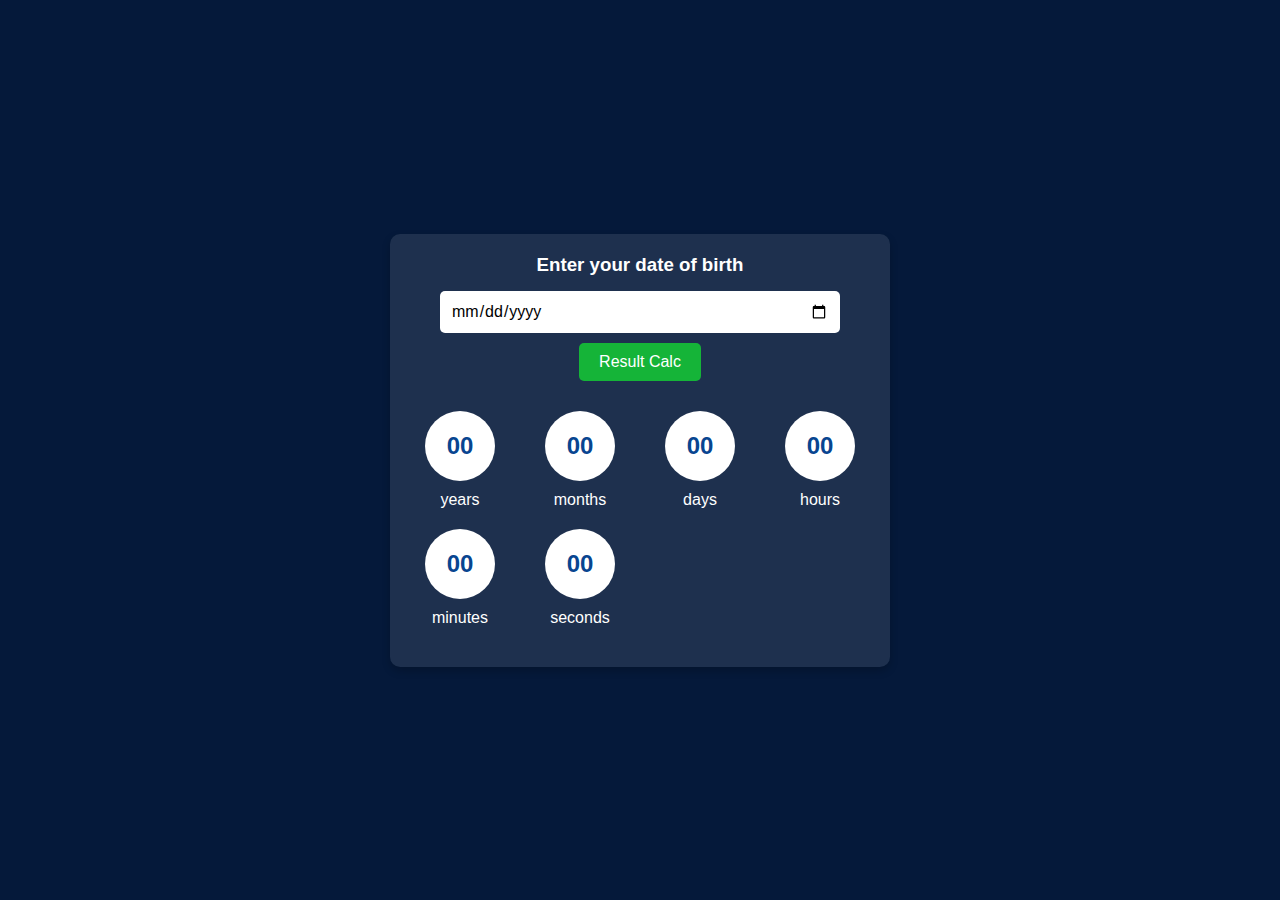
==== index.html @ 42b3aa5c "Add files via upload" ====
<!DOCTYPE html>
<html lang="en">
<head>
    <meta charset="UTF-8">
    <meta name="viewport" content="width=device-width, initial-scale=1.0">
    <title>age Calculator</title>
    <link rel="stylesheet" href="style.css">
</head>
<body>
    <div class="parent">
        <div class="inp">
            <h3>Enter your date of birth</h3>
            <input type="date" id="input" placeholder="day/month/year">
            <button id="button" onclick="calc()">Result Calc</button>
        </div>
        <ul>
            <li><span>00</span>years</li>
            <li><span>00</span>months</li>
            <li><span>00</span>days</li>
            <li><span>00</span>hours</li>
            <li><span>00</span>minutes</li>
            <li><span>00</span>seconds</li>

        </ul>
        <p id="result"></p>
    </div>
    <script src="script.js"></script>
</body>
</html>
---- style.css ----
/* General Styles */
* {
    margin: 0;
    padding: 0;
    box-sizing: border-box;
    font-family: 'Century Gothic', sans-serif;
}

body {
    background: rgb(5, 25, 58);
    display: flex;
    justify-content: center;
    align-items: center;
    min-height: 100vh;
}

.parent {
    background: rgba(255, 255, 255, 0.1);
    padding: 20px;
    border-radius: 10px;
    text-align: center;
    box-shadow: 0 4px 8px rgba(0, 0, 0, 0.2);
    width: 90%;
    max-width: 500px;
}

.inp h3 {
    color: #fff;
    margin-bottom: 15px;
}

.parent input {
    padding: 10px;
    font-size: 16px;
    width: 90%;
    max-width: 400px;
    border: 1px solid rgba(255, 255, 255, 0.2);
    border-radius: 5px;
    margin-bottom: 10px;
}

.parent button {
    padding: 10px 20px;
    font-size: 16px;
    background-color: #15b438;
    color: #fff;
    border: none;
    border-radius: 5px;
    cursor: pointer;
    transition: background 0.3s ease;
}

.parent button:hover {
    background-color: #0a8e2a;
}

.parent ul {
    list-style: none;
    margin-top: 30px;
    display: grid;
    grid-template-columns: repeat(auto-fit, minmax(100px, 1fr));
    gap: 20px;
}

.parent ul li {
    text-align: center;
    color: #fff;
    font-size: 16px;
}

.parent ul li span {
    display: block;
    background: #fff;
    color: #084590;
    font-size: 24px;
    font-weight: bold;
    width: 70px;
    height: 70px;
    margin: 0 auto 10px;
    border-radius: 50%;
    display: flex;
    justify-content: center;
    align-items: center;
}

#result {
    margin-top: 20px;
    font-size: 18px;
    color: #fff;
}

/* Responsive Adjustments */
@media screen and (max-width: 600px) {
    .inp h3 {
        font-size: 1.2rem;
    }

    .parent input {
        font-size: 14px;
    }

    .parent ul li span {
        width: 50px;
        height: 50px;
        font-size: 18px;
    }

    #result {
        font-size: 16px;
    }
}
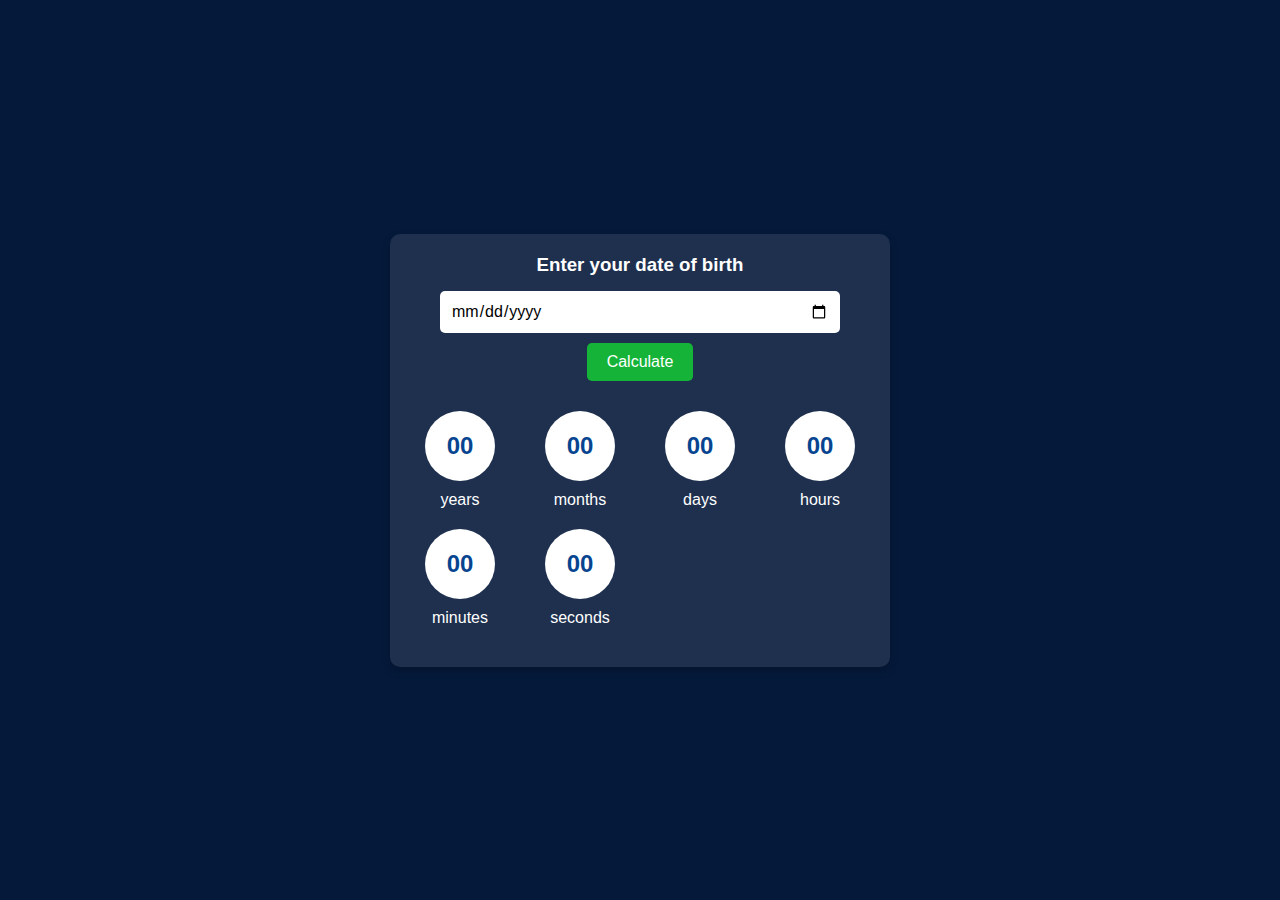
==== commit 1b2004c3: "Add files via upload" ====
--- a/index.html
+++ b/index.html
@@ -11,7 +11,7 @@
         <div class="inp">
             <h3>Enter your date of birth</h3>
             <input type="date" id="input" placeholder="day/month/year">
-            <button id="button" onclick="calc()">Result Calc</button>
+            <button id="button" onclick="calc()">Calculate</button>
         </div>
         <ul>
             <li><span>00</span>years</li>
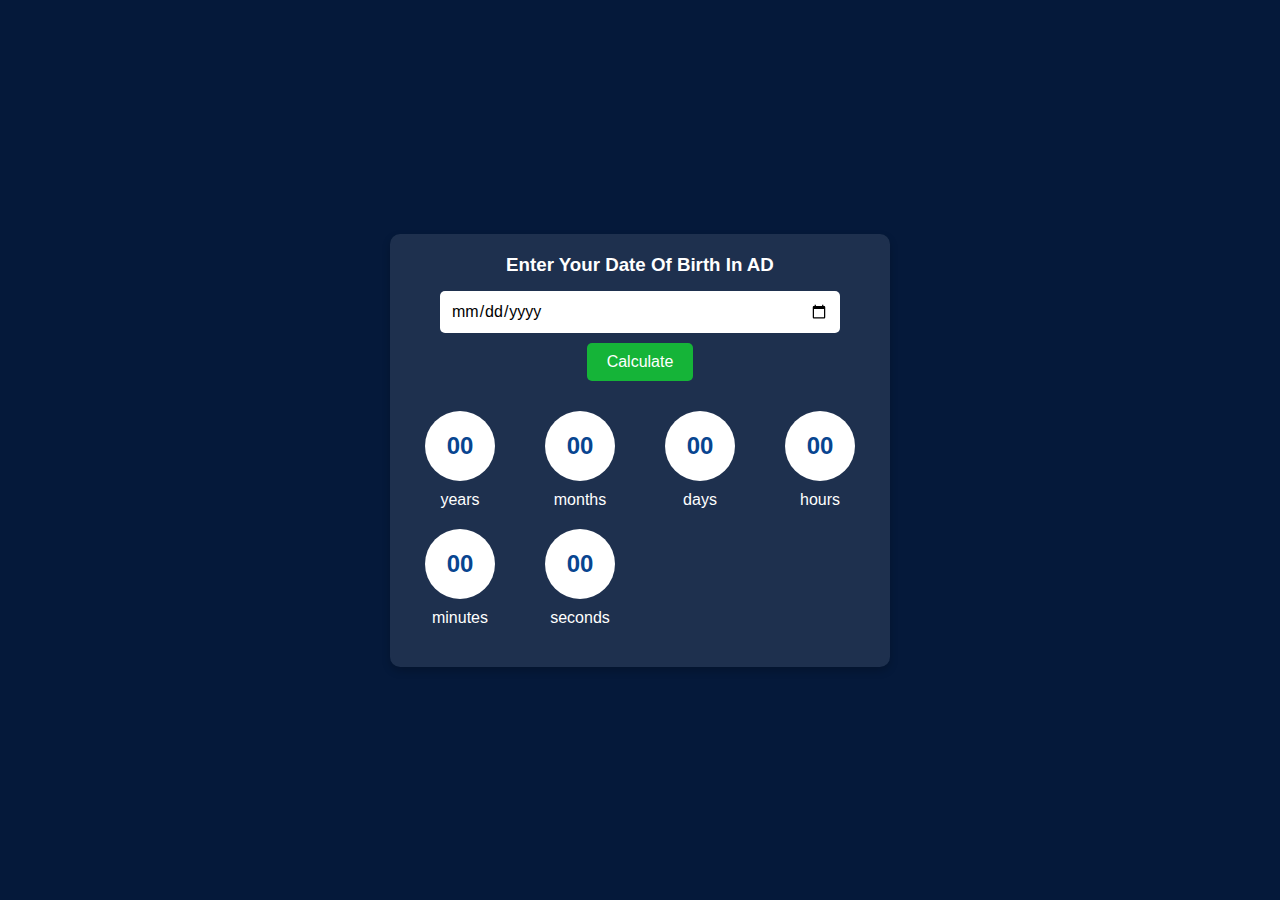
==== commit f7f9faf4: "Update index.html" ====
--- a/index.html
+++ b/index.html
@@ -9,7 +9,7 @@
 <body>
     <div class="parent">
         <div class="inp">
-            <h3>Enter your date of birth</h3>
+            <h3>Enter Your Date Of Birth In AD</h3>
             <input type="date" id="input" placeholder="day/month/year">
             <button id="button" onclick="calc()">Calculate</button>
         </div>
@@ -26,4 +26,4 @@
     </div>
     <script src="script.js"></script>
 </body>
-</html>                                             +</html>                                             
